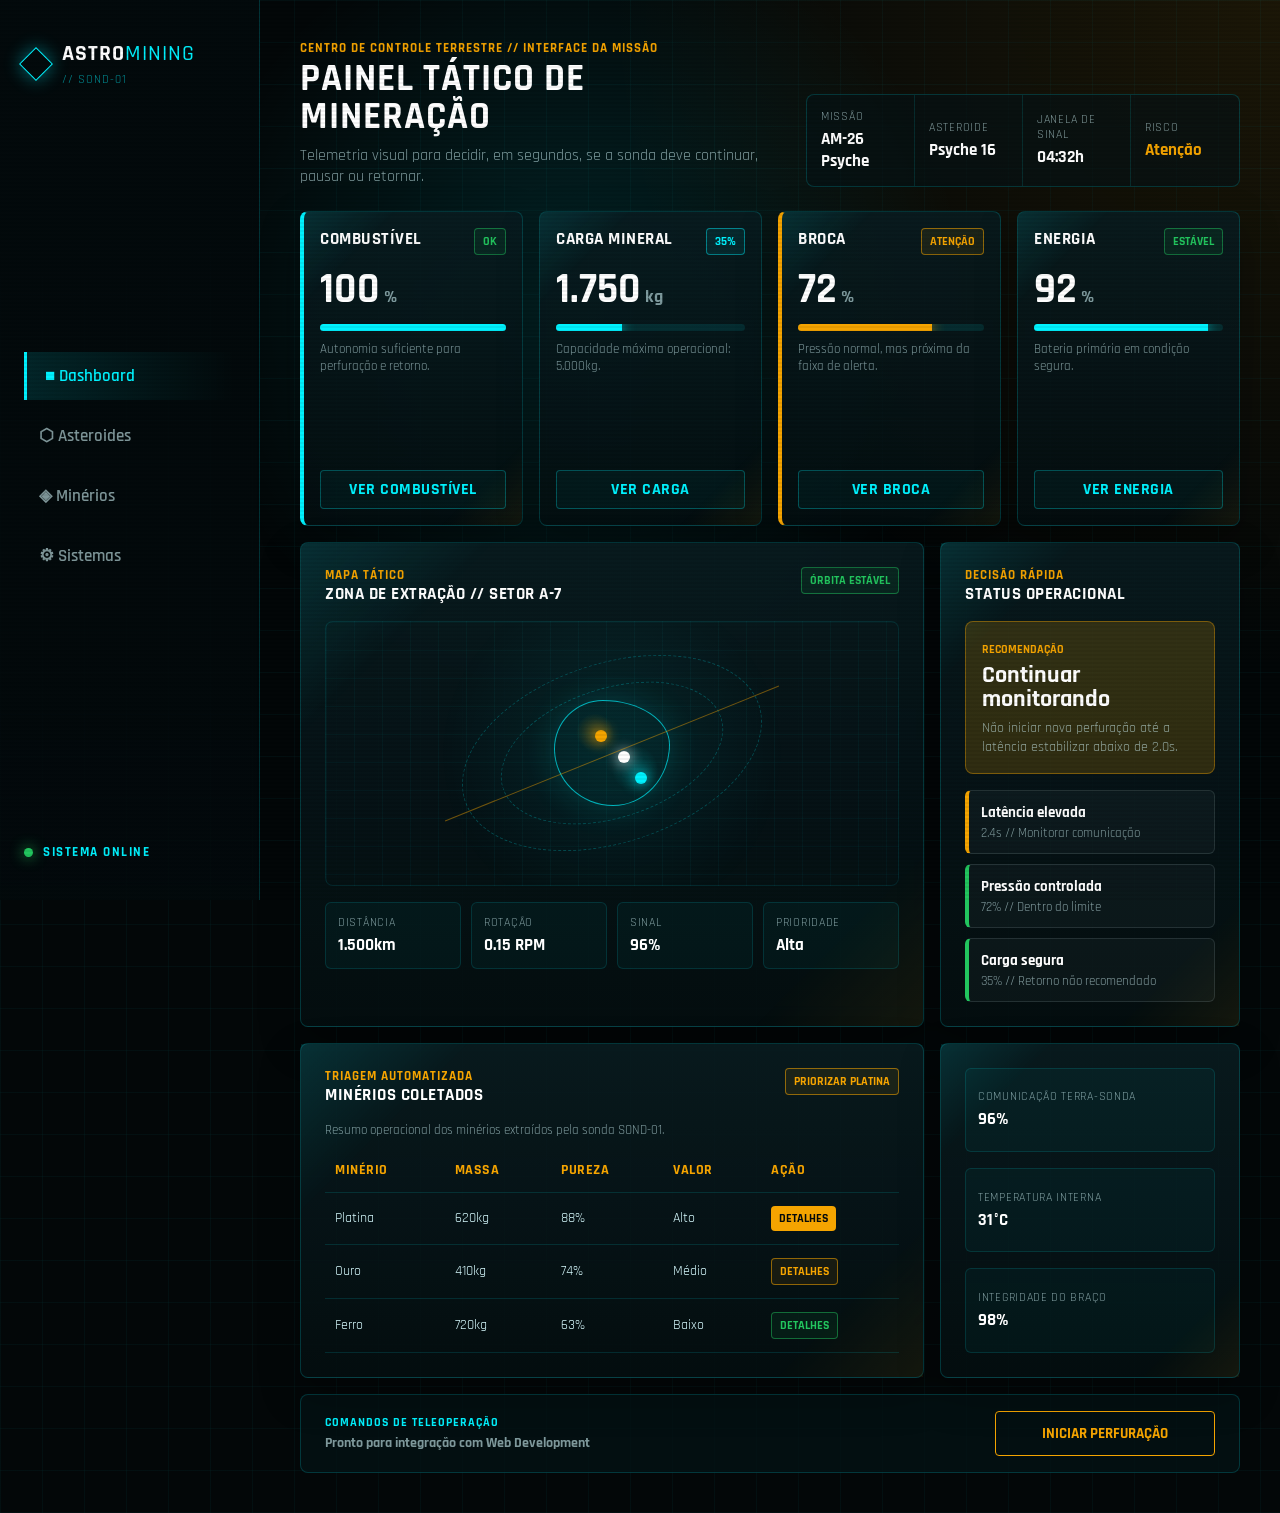
==== index.html @ b44aee10 "Entrega FED: interface da missao AstroMining OS (HTML + CSS) - 4 telas: dashboard, asteroides, miner" ====
<!DOCTYPE html>
<html lang="pt-BR">
<head>
    <meta charset="UTF-8">
    <meta name="viewport" content="width=device-width, initial-scale=1.0">
    <title>AstroMining OS - Interface da Missão</title>
    <link rel="stylesheet" href="css/style.css">
</head>
<body>
    <div class="scanlines" aria-hidden="true"></div>

    <div class="app-shell">
        <aside class="sidebar" aria-label="Menu de controle da missão">
            <div class="brand">
                <div class="brand-mark" aria-hidden="true"></div>
                <div>
                    <strong>ASTRO</strong><span>MINING</span>
                    <small>// SOND-01</small>
                </div>
            </div>

            <nav class="nav-links" aria-label="Navegação principal">
    <a href="index.html" class="active" aria-current="page"><span aria-hidden="true">■</span> Dashboard</a>
    <a href="asteroides.html"><span aria-hidden="true">⬡</span> Asteroides</a>
    <a href="minerios.html"><span aria-hidden="true">◈</span> Minérios</a>
    <a href="sistemas.html"><span aria-hidden="true">⚙</span> Sistemas</a>
            </nav>

            <div class="sidebar-status" role="status">
                <span class="pulse-dot" aria-hidden="true"></span>
                SISTEMA ONLINE
            </div>
        </aside>

        <main class="main-panel">
            <header class="mission-header">
                <div>
                    <p class="eyebrow">Centro de Controle Terrestre // Interface da Missão</p>
                    <h1>Painel Tático de Mineração</h1>
                    <p class="subtitle">Telemetria visual para decidir, em segundos, se a sonda deve continuar, pausar ou retornar.</p>
                </div>

                <section class="mission-strip" aria-label="Resumo da missão">
                    <button type="button" data-action="view-mission">
                        <span>Missão</span>
                        <strong>AM-26 Psyche</strong>
                    </button>
                    <button type="button" data-action="view-asteroid">
                        <span>Asteroide</span>
                        <strong>Psyche 16</strong>
                    </button>
                    <button type="button" data-action="view-signal-window">
                        <span>Janela de Sinal</span>
                        <strong>04:32h</strong>
                    </button>
                    <button type="button" class="warning" data-action="view-risk">
                        <span>Risco</span>
                        <strong>Atenção</strong>
                    </button>
                </section>
            </header>

            <section class="kpi-grid" aria-label="Indicadores principais da sonda">
                <article class="metric-card safe">
                    <div class="metric-top">
                        <h2>Combustível</h2>
                        <span class="state-badge ok">OK</span>
                    </div>
                    <div class="metric-value">100<span>%</span></div>
                    <div class="meter" role="progressbar" aria-label="Nível de combustível" aria-valuenow="100" aria-valuemin="0" aria-valuemax="100">
                        <span class="meter-fill fill-100"></span>
                    </div>
                    <p>Autonomia suficiente para perfuração e retorno.</p>
                    <button type="button" class="card-action" data-action="details-fuel">Ver combustível</button>
                </article>

                <article class="metric-card">
                    <div class="metric-top">
                        <h2>Carga Mineral</h2>
                        <span class="state-badge neutral">35%</span>
                    </div>
                    <div class="metric-value">1.750<span>kg</span></div>
                    <div class="meter" role="progressbar" aria-label="Capacidade de carga" aria-valuenow="35" aria-valuemin="0" aria-valuemax="100">
                        <span class="meter-fill fill-35"></span>
                    </div>
                    <p>Capacidade máxima operacional: 5.000kg.</p>
                    <button type="button" class="card-action" data-action="details-cargo">Ver carga</button>
                </article>

                <article class="metric-card warning">
                    <div class="metric-top">
                        <h2>Broca</h2>
                        <span class="state-badge attention">Atenção</span>
                    </div>
                    <div class="metric-value">72<span>%</span></div>
                    <div class="meter gold" role="progressbar" aria-label="Pressão da broca" aria-valuenow="72" aria-valuemin="0" aria-valuemax="100">
                        <span class="meter-fill fill-72"></span>
                    </div>
                    <p>Pressão normal, mas próxima da faixa de alerta.</p>
                    <button type="button" class="card-action" data-action="details-drill">Ver broca</button>
                </article>

                <article class="metric-card">
                    <div class="metric-top">
                        <h2>Energia</h2>
                        <span class="state-badge ok">Estável</span>
                    </div>
                    <div class="metric-value">92<span>%</span></div>
                    <div class="meter" role="progressbar" aria-label="Nível de energia" aria-valuenow="92" aria-valuemin="0" aria-valuemax="100">
                        <span class="meter-fill fill-92"></span>
                    </div>
                    <p>Bateria primária em condição segura.</p>
                    <button type="button" class="card-action" data-action="details-energy">Ver energia</button>
                </article>
            </section>

            <section class="dashboard-grid" aria-label="Painéis operacionais">
                <section class="tactical-map panel" aria-labelledby="mapa-titulo">
                    <div class="panel-heading">
                        <div>
                            <p class="panel-kicker">Mapa Tático</p>
                            <h2 id="mapa-titulo">Zona de Extração // Setor A-7</h2>
                        </div>
                        <button type="button" class="state-badge ok badge-button" data-action="view-orbit">Órbita Estável</button>
                    </div>

                    <div class="map-stage" role="img" aria-label="Mapa tático do asteroide Psyche 16 com zona de extração e marcadores minerais">
                        <div class="orbit orbit-one"></div>
                        <div class="orbit orbit-two"></div>
                        <div class="asteroid"></div>
                        <button type="button" class="mineral-pin pin-one" data-action="pin-gold" aria-label="Ver ponto de ouro"></button>
                        <button type="button" class="mineral-pin pin-two" data-action="pin-iron" aria-label="Ver ponto de ferro"></button>
                        <button type="button" class="mineral-pin pin-three" data-action="pin-platinum" aria-label="Ver ponto de platina"></button>
                        <div class="scan-axis" aria-hidden="true"></div>
                    </div>

                    <div class="map-data">
                        <button type="button" data-action="view-distance">
                            <span>Distância</span>
                            <strong>1.500km</strong>
                        </button>
                        <button type="button" data-action="view-rotation">
                            <span>Rotação</span>
                            <strong>0.15 RPM</strong>
                        </button>
                        <button type="button" data-action="view-signal">
                            <span>Sinal</span>
                            <strong>96%</strong>
                        </button>
                        <button type="button" data-action="view-priority">
                            <span>Prioridade</span>
                            <strong>Alta</strong>
                        </button>
                    </div>
                </section>

                <aside class="decision-panel panel" aria-labelledby="decisao-titulo">
                    <div class="panel-heading">
                        <div>
                            <p class="panel-kicker">Decisão Rápida</p>
                            <h2 id="decisao-titulo">Status Operacional</h2>
                        </div>
                    </div>

                    <button type="button" class="decision-callout" data-action="view-recommendation">
                        <span>Recomendação</span>
                        <strong>Continuar monitorando</strong>
                        <p>Não iniciar nova perfuração até a latência estabilizar abaixo de 2.0s.</p>
                    </button>

                    <ul class="alert-list" aria-label="Alertas críticos">
                        <li class="alert-item attention">
                            <button type="button" data-action="alert-latency">
                                <strong>Latência elevada</strong>
                                <span>2.4s // Monitorar comunicação</span>
                            </button>
                        </li>
                        <li class="alert-item ok">
                            <button type="button" data-action="alert-pressure">
                                <strong>Pressão controlada</strong>
                                <span>72% // Dentro do limite</span>
                            </button>
                        </li>
                        <li class="alert-item ok">
                            <button type="button" data-action="alert-cargo">
                                <strong>Carga segura</strong>
                                <span>35% // Retorno não recomendado</span>
                            </button>
                        </li>
                    </ul>
                </aside>

                <section class="minerals-panel panel" aria-labelledby="minerios-titulo">
                    <div class="panel-heading">
                        <div>
                            <p class="panel-kicker">Triagem Automatizada</p>
                            <h2 id="minerios-titulo">Minérios Coletados</h2>
                        </div>
                        <button type="button" class="state-badge attention badge-button" data-action="prioritize-platinum">Priorizar Platina</button>
                    </div>

                    <div class="table-wrapper">
                        <table class="minerals-table">
                            <caption>Resumo operacional dos minérios extraídos pela sonda SOND-01.</caption>
                            <thead>
                                <tr>
                                    <th scope="col">Minério</th>
                                    <th scope="col">Massa</th>
                                    <th scope="col">Pureza</th>
                                    <th scope="col">Valor</th>
                                    <th scope="col">Ação</th>
                                </tr>
                            </thead>
                            <tbody>
                                <tr>
                                    <td>Platina</td>
                                    <td>620kg</td>
                                    <td>88%</td>
                                    <td>Alto</td>
                                    <td><button type="button" class="status-pill high" data-action="mineral-platinum">Detalhes</button></td>
                                </tr>
                                <tr>
                                    <td>Ouro</td>
                                    <td>410kg</td>
                                    <td>74%</td>
                                    <td>Médio</td>
                                    <td><button type="button" class="status-pill attention" data-action="mineral-gold">Detalhes</button></td>
                                </tr>
                                <tr>
                                    <td>Ferro</td>
                                    <td>720kg</td>
                                    <td>63%</td>
                                    <td>Baixo</td>
                                    <td><button type="button" class="status-pill ok" data-action="mineral-iron">Detalhes</button></td>
                                </tr>
                            </tbody>
                        </table>
                    </div>
                </section>

                <section class="systems-panel panel" aria-label="Subsistemas da sonda">
                    <button type="button" class="mini-system" data-action="system-communication">
                        <span>Comunicação Terra-Sonda</span>
                        <strong>96%</strong>
                    </button>
                    <button type="button" class="mini-system" data-action="system-temperature">
                        <span>Temperatura Interna</span>
                        <strong>31°C</strong>
                    </button>
                    <button type="button" class="mini-system" data-action="system-arm">
                        <span>Integridade do Braço</span>
                        <strong>98%</strong>
                    </button>
                </section>
            </section>

            <footer class="command-footer">
                <div>
                    <span>Comandos de teleoperação</span>
                    <strong>Pronto para integração com Web Development</strong>
                </div>
                <button id="startMiningButton" class="btn-command" type="button" data-action="start-mining" aria-label="Iniciar perfuração remota no solo do asteroide">
                    Iniciar Perfuração
                </button>
            </footer>
        </main>
    </div>
</body>
</html>
---- css/style.css ----
@import url('https://fonts.googleapis.com/css2?family=Rajdhani:wght@400;500;600;700&display=swap');

:root {
    --bg: #030708;
    --bg-soft: #061113;
    --panel: rgba(5, 18, 21, 0.82);
    --panel-strong: rgba(7, 24, 28, 0.94);
    --cyan: #00f2fe;
    --cyan-soft: rgba(0, 242, 254, 0.16);
    --gold: #f5a400;
    --gold-soft: rgba(245, 164, 0, 0.18);
    --green: #22c55e;
    --red: #ef4444;
    --text: #d7fbff;
    --muted: rgba(215, 251, 255, 0.58);
    --border: rgba(0, 242, 254, 0.18);
    --border-gold: rgba(245, 164, 0, 0.38);
    --radius: 8px;
    --font: 'Rajdhani', sans-serif;
    --space-xs: 6px;
    --space-sm: 10px;
    --space-md: 16px;
    --space-lg: 24px;
    --space-xl: 40px;
}

* {
    margin: 0;
    padding: 0;
    box-sizing: border-box;
}

body {
    min-height: 100vh;
    color: var(--text);
    font-family: var(--font);
    background:
        linear-gradient(rgba(0, 242, 254, 0.035) 1px, transparent 1px),
        linear-gradient(90deg, rgba(0, 242, 254, 0.035) 1px, transparent 1px),
        radial-gradient(circle at top right, rgba(245, 164, 0, 0.1), transparent 34%),
        radial-gradient(circle at 45% 20%, rgba(0, 242, 254, 0.12), transparent 28%),
        var(--bg);
    background-size: 42px 42px, 42px 42px, auto, auto, auto;
    overflow-x: hidden;
}

button {
    font: inherit;
}

button:not(.btn-command) {
    cursor: pointer;
}

.scanlines {
    position: fixed;
    inset: 0;
    pointer-events: none;
    z-index: 20;
    opacity: 0.18;
    background: linear-gradient(rgba(255, 255, 255, 0) 50%, rgba(0, 0, 0, 0.32) 50%);
    background-size: 100% 4px;
}

.app-shell {
    display: grid;
    grid-template-columns: 260px minmax(0, 1fr);
    min-height: 100vh;
}

.sidebar {
    position: sticky;
    top: 0;
    height: 100vh;
    padding: var(--space-xl) var(--space-lg);
    background: linear-gradient(180deg, rgba(3, 10, 12, 0.98), rgba(3, 10, 12, 0.86));
    border-right: 1px solid var(--border);
    display: flex;
    flex-direction: column;
    justify-content: space-between;
}

.brand {
    display: flex;
    align-items: center;
    gap: 14px;
}

.brand-mark {
    width: 24px;
    height: 24px;
    border: 1px solid var(--cyan);
    transform: rotate(45deg);
    box-shadow: 0 0 18px rgba(0, 242, 254, 0.45);
}

.brand strong,
.brand span {
    font-size: 22px;
    letter-spacing: 1px;
}

.brand strong {
    color: #fff;
}

.brand span {
    color: var(--cyan);
    font-weight: 500;
}

.brand small {
    display: block;
    margin-top: 4px;
    color: rgba(0, 242, 254, 0.58);
    font-size: 12px;
    letter-spacing: 1px;
}

.nav-links {
    display: grid;
    gap: 12px;
}

.nav-links a {
    color: var(--muted);
    text-decoration: none;
    font-size: 17px;
    font-weight: 600;
    padding: 13px 12px;
    border-left: 3px solid transparent;
    background: transparent;
    transition: 0.2s ease;
}

.nav-links a:hover,
.nav-links a.active {
    color: var(--cyan);
    border-left-color: var(--cyan);
    background: linear-gradient(90deg, rgba(0, 242, 254, 0.12), transparent);
    padding-left: 18px;
}

.nav-links a:focus,
.btn-command:focus,
button:focus {
    outline: 2px dashed var(--gold);
    outline-offset: 4px;
}

.sidebar-status {
    display: flex;
    align-items: center;
    gap: 10px;
    color: var(--cyan);
    font-size: 13px;
    font-weight: 700;
    letter-spacing: 1.5px;
}

.pulse-dot {
    width: 9px;
    height: 9px;
    background: var(--green);
    border-radius: 50%;
    box-shadow: 0 0 14px var(--green);
}

.main-panel {
    padding: var(--space-xl);
    min-width: 0;
}

.mission-header {
    display: grid;
    grid-template-columns: minmax(0, 1fr) minmax(420px, 0.9fr);
    gap: var(--space-lg);
    align-items: end;
    margin-bottom: var(--space-lg);
}

.eyebrow,
.panel-kicker {
    color: var(--gold);
    font-size: 13px;
    font-weight: 700;
    letter-spacing: 1px;
    text-transform: uppercase;
}

h1 {
    margin-top: 4px;
    color: #fff;
    font-size: clamp(28px, 3vw, 44px);
    line-height: 1;
    letter-spacing: 1px;
    text-transform: uppercase;
}

.subtitle {
    margin-top: 8px;
    color: var(--muted);
    font-size: 16px;
    max-width: 720px;
}

.mission-strip {
    display: grid;
    grid-template-columns: repeat(4, 1fr);
    border: 1px solid var(--border);
    background: rgba(5, 18, 21, 0.62);
    border-radius: var(--radius);
    overflow: hidden;
}

.mission-strip button {
    border: 0;
    border-right: 1px solid rgba(0, 242, 254, 0.12);
    padding: 14px;
    background: transparent;
    color: inherit;
    text-align: left;
}

.mission-strip button:last-child {
    border-right: 0;
}

.mission-strip button:hover,
.mission-strip button:focus {
    background: rgba(0, 242, 254, 0.08);
}

.mission-strip span,
.map-data span,
.mini-system span {
    display: block;
    color: var(--muted);
    font-size: 12px;
    text-transform: uppercase;
    letter-spacing: 0.7px;
}

.mission-strip strong,
.map-data strong,
.mini-system strong {
    display: block;
    margin-top: 4px;
    color: #fff;
    font-size: 17px;
}

.mission-strip .warning strong {
    color: var(--gold);
}

.kpi-grid {
    display: grid;
    grid-template-columns: repeat(4, 1fr);
    gap: var(--space-md);
    margin-bottom: var(--space-md);
}

.metric-card,
.panel {
    position: relative;
    background: linear-gradient(180deg, rgba(9, 28, 32, 0.9), rgba(4, 14, 16, 0.84));
    border: 1px solid var(--border);
    border-radius: var(--radius);
    box-shadow: 0 16px 40px rgba(0, 0, 0, 0.28);
}

.metric-card {
    padding: var(--space-md);
    overflow: hidden;
    display: flex;
    flex-direction: column;
    min-height: 315px;
}

.metric-card::before,
.panel::before {
    content: "";
    position: absolute;
    inset: 0;
    pointer-events: none;
    background:
        linear-gradient(135deg, rgba(0, 242, 254, 0.18), transparent 18%),
        linear-gradient(315deg, rgba(245, 164, 0, 0.12), transparent 16%);
    opacity: 0.6;
}

.metric-card.safe {
    border-left: 4px solid var(--cyan);
}

.metric-card.warning {
    border-left: 4px solid var(--gold);
}

.metric-top,
.panel-heading {
    position: relative;
    display: flex;
    justify-content: space-between;
    gap: var(--space-md);
    align-items: flex-start;
}

.metric-top h2,
.panel-heading h2 {
    color: #fff;
    font-size: 17px;
    text-transform: uppercase;
    letter-spacing: 0.5px;
}

.state-badge,
.status-pill {
    display: inline-flex;
    align-items: center;
    white-space: nowrap;
    border-radius: 4px;
    padding: 5px 8px;
    font-size: 12px;
    font-weight: 700;
    text-transform: uppercase;
}

.state-badge.ok,
.status-pill.ok {
    color: var(--green);
    border: 1px solid rgba(34, 197, 94, 0.48);
    background: rgba(34, 197, 94, 0.08);
}

.state-badge.neutral {
    color: var(--cyan);
    border: 1px solid rgba(0, 242, 254, 0.45);
    background: rgba(0, 242, 254, 0.07);
}

.state-badge.attention,
.status-pill.attention {
    color: var(--gold);
    border: 1px solid rgba(245, 164, 0, 0.55);
    background: rgba(245, 164, 0, 0.08);
}

.badge-button {
    border: 1px solid currentColor;
    background: transparent;
}

.badge-button:hover,
.badge-button:focus {
    filter: brightness(1.2);
}

.metric-value {
    position: relative;
    margin-top: 14px;
    color: #fff;
    font-size: 42px;
    font-weight: 700;
    line-height: 1;
}

.metric-value span {
    margin-left: 4px;
    color: var(--muted);
    font-size: 18px;
}

.metric-card p {
    position: relative;
    margin-top: 10px;
    color: var(--muted);
    font-size: 13px;
    line-height: 1.35;
    min-height: 38px;
}

.card-action {
    position: relative;
    margin-top: auto;
    width: 100%;
    border: 1px solid rgba(0, 242, 254, 0.28);
    border-radius: 4px;
    background: rgba(0, 242, 254, 0.04);
    color: var(--cyan);
    padding: 8px 10px;
    font-weight: 700;
    text-transform: uppercase;
    letter-spacing: 0.5px;
}

.card-action:hover,
.card-action:focus {
    background: rgba(0, 242, 254, 0.12);
}

.meter {
    position: relative;
    margin-top: 13px;
    height: 7px;
    overflow: hidden;
    border-radius: 999px;
    background: rgba(0, 242, 254, 0.1);
}

.meter-fill {
    display: block;
    height: 100%;
    background: var(--cyan);
    box-shadow: 0 0 14px var(--cyan);
}

.meter.gold .meter-fill {
    background: var(--gold);
    box-shadow: 0 0 14px var(--gold);
}

.fill-100 { width: 100%; }
.fill-92 { width: 92%; }
.fill-72 { width: 72%; }
.fill-35 { width: 35%; }

.dashboard-grid {
    display: grid;
    grid-template-columns: minmax(0, 1.55fr) minmax(300px, 0.7fr);
    grid-template-areas:
        "map decision"
        "minerals systems";
    gap: var(--space-md);
}

.tactical-map {
    grid-area: map;
    min-height: 430px;
    padding: var(--space-lg);
    overflow: hidden;
}

.decision-panel {
    grid-area: decision;
    padding: var(--space-lg);
}

.minerals-panel {
    grid-area: minerals;
    padding: var(--space-lg);
}

.systems-panel {
    grid-area: systems;
    padding: var(--space-lg);
    display: grid;
    gap: var(--space-md);
}

.map-stage {
    position: relative;
    min-height: 265px;
    margin-top: var(--space-md);
    border: 1px solid rgba(0, 242, 254, 0.1);
    border-radius: var(--radius);
    background:
        linear-gradient(rgba(0, 242, 254, 0.04) 1px, transparent 1px),
        linear-gradient(90deg, rgba(0, 242, 254, 0.04) 1px, transparent 1px),
        radial-gradient(circle at center, rgba(0, 242, 254, 0.08), transparent 55%);
    background-size: 28px 28px, 28px 28px, auto;
    overflow: hidden;
}

.orbit,
.asteroid,
.scan-axis {
    position: absolute;
}

.orbit {
    border: 1px dashed rgba(0, 242, 254, 0.24);
    border-radius: 50%;
    left: 50%;
    top: 50%;
    transform: translate(-50%, -50%) rotate(-18deg);
}

.orbit-one {
    width: 230px;
    height: 130px;
}

.orbit-two {
    width: 310px;
    height: 180px;
}

.asteroid {
    width: 116px;
    height: 106px;
    left: calc(50% - 58px);
    top: calc(50% - 53px);
    border-radius: 42% 58% 49% 51% / 46% 42% 58% 54%;
    border: 1px solid rgba(0, 242, 254, 0.7);
    background:
        radial-gradient(circle at 35% 30%, rgba(245, 164, 0, 0.24), transparent 18%),
        radial-gradient(circle at 70% 65%, rgba(0, 242, 254, 0.18), transparent 22%),
        rgba(0, 242, 254, 0.035);
    box-shadow: 0 0 34px rgba(0, 242, 254, 0.16);
    animation: asteroidSpin 34s linear infinite;
}

.scan-axis {
    width: 360px;
    height: 1px;
    left: calc(50% - 180px);
    top: 50%;
    background: rgba(245, 164, 0, 0.45);
    transform: rotate(-22deg);
}

.mineral-pin {
    position: absolute;
    width: 12px;
    height: 12px;
    border: 0;
    border-radius: 50%;
    background: var(--gold);
    box-shadow: 0 0 14px var(--gold);
}

.mineral-pin:hover,
.mineral-pin:focus {
    transform: scale(1.35);
    outline: 2px solid #fff;
    outline-offset: 3px;
}

.pin-one {
    left: 47%;
    top: 41%;
}

.pin-two {
    left: 54%;
    top: 57%;
    background: var(--cyan);
    box-shadow: 0 0 14px var(--cyan);
}

.pin-three {
    left: 51%;
    top: 49%;
    background: #fff;
    box-shadow: 0 0 14px #fff;
}

.map-data {
    position: relative;
    display: grid;
    grid-template-columns: repeat(4, 1fr);
    gap: var(--space-sm);
    margin-top: var(--space-md);
}

.map-data button,
.mini-system {
    border: 1px solid rgba(0, 242, 254, 0.13);
    border-radius: 6px;
    padding: 12px;
    background: rgba(0, 242, 254, 0.035);
    color: inherit;
    text-align: left;
}

.map-data button:hover,
.map-data button:focus,
.mini-system:hover,
.mini-system:focus {
    background: rgba(0, 242, 254, 0.1);
    border-color: rgba(0, 242, 254, 0.38);
}

.decision-callout {
    position: relative;
    display: block;
    width: 100%;
    margin: var(--space-md) 0;
    padding: var(--space-md);
    border: 1px solid var(--border-gold);
    border-radius: var(--radius);
    background: var(--gold-soft);
    text-align: left;
    color: inherit;
}

.decision-callout:hover,
.decision-callout:focus {
    background: rgba(245, 164, 0, 0.24);
}

.decision-callout span {
    color: var(--gold);
    font-size: 12px;
    text-transform: uppercase;
    font-weight: 700;
}

.decision-callout strong {
    display: block;
    margin-top: 4px;
    color: #fff;
    font-size: 24px;
    line-height: 1;
}

.decision-callout p {
    margin-top: 8px;
    color: var(--muted);
    font-size: 14px;
    line-height: 1.35;
}

.alert-list {
    position: relative;
    display: grid;
    gap: 10px;
    list-style: none;
}

.alert-item {
    border-radius: 6px;
    background: rgba(215, 251, 255, 0.035);
    border: 1px solid rgba(215, 251, 255, 0.12);
    overflow: hidden;
}

.alert-item.attention {
    border-left: 4px solid var(--gold);
}

.alert-item.ok {
    border-left: 4px solid var(--green);
}

.alert-item button {
    width: 100%;
    padding: 12px;
    border: 0;
    background: transparent;
    color: inherit;
    text-align: left;
}

.alert-item button:hover,
.alert-item button:focus {
    background: rgba(255, 255, 255, 0.05);
}

.alert-item strong {
    display: block;
    color: #fff;
    font-size: 15px;
}

.alert-item span {
    display: block;
    margin-top: 3px;
    color: var(--muted);
    font-size: 13px;
}

.table-wrapper {
    position: relative;
    margin-top: var(--space-md);
    overflow-x: auto;
}

.minerals-table {
    width: 100%;
    min-width: 580px;
    border-collapse: collapse;
}

.minerals-table caption {
    text-align: left;
    color: var(--muted);
    font-size: 13px;
    margin-bottom: 10px;
}

.minerals-table th,
.minerals-table td {
    padding: 13px 10px;
    border-bottom: 1px solid rgba(0, 242, 254, 0.13);
    text-align: left;
    font-size: 14px;
}

.minerals-table th {
    color: var(--gold);
    text-transform: uppercase;
    letter-spacing: 0.5px;
}

.minerals-table td {
    color: var(--text);
}

.status-pill {
    border: 0;
    cursor: pointer;
}

.status-pill:hover,
.status-pill:focus {
    filter: brightness(1.15);
    transform: translateY(-1px);
}

.status-pill.high {
    color: #060a0b;
    background: var(--gold);
}

.command-footer {
    margin-top: var(--space-md);
    padding: var(--space-md) var(--space-lg);
    border: 1px solid var(--border);
    border-radius: var(--radius);
    background: rgba(5, 18, 21, 0.78);
    display: flex;
    align-items: center;
    justify-content: space-between;
    gap: var(--space-md);
}

.command-footer span {
    display: block;
    color: var(--cyan);
    font-size: 12px;
    font-weight: 700;
    letter-spacing: 1px;
    text-transform: uppercase;
}

.command-footer strong {
    display: block;
    margin-top: 4px;
    color: var(--muted);
    font-size: 14px;
}

.btn-command {
    min-width: 220px;
    border: 1px solid var(--gold);
    border-radius: 4px;
    background: transparent;
    color: var(--gold);
    font-family: var(--font);
    font-size: 15px;
    font-weight: 700;
    padding: 12px 18px;
    text-transform: uppercase;
    cursor: pointer;
    transition: 0.2s ease;
}

.btn-command:hover {
    color: #060a0b;
    background: var(--gold);
    box-shadow: 0 0 26px rgba(245, 164, 0, 0.35);
}

@keyframes asteroidSpin {
    from {
        transform: rotate(0deg);
    }

    to {
        transform: rotate(360deg);
    }
}

@media (max-width: 1180px) {
    .mission-header {
        grid-template-columns: 1fr;
    }

    .kpi-grid {
        grid-template-columns: repeat(2, 1fr);
    }

    .dashboard-grid {
        grid-template-columns: 1fr;
        grid-template-areas:
            "map"
            "decision"
            "minerals"
            "systems";
    }

    .systems-panel {
        grid-template-columns: repeat(3, 1fr);
    }
}

@media (max-width: 820px) {
    .app-shell {
        grid-template-columns: 1fr;
    }

    .sidebar {
        position: static;
        height: auto;
        padding: var(--space-md);
        gap: var(--space-md);
    }

    .brand {
        justify-content: center;
    }

    .nav-links {
        grid-template-columns: repeat(4, 1fr);
        gap: 8px;
    }

    .nav-links a {
        text-align: center;
        padding: 10px 6px;
        border-left: 0;
        border-bottom: 3px solid transparent;
        font-size: 14px;
    }

    .nav-links a:hover,
    .nav-links a.active {
        padding-left: 6px;
        border-left: 0;
        border-bottom-color: var(--cyan);
        background: rgba(0, 242, 254, 0.08);
    }

    .sidebar-status {
        justify-content: center;
    }

    .main-panel {
        padding: var(--space-md);
    }

    .mission-strip {
        grid-template-columns: repeat(2, 1fr);
    }

    .mission-strip button {
        border-bottom: 1px solid rgba(0, 242, 254, 0.12);
    }

    .map-data,
    .systems-panel {
        grid-template-columns: repeat(2, 1fr);
    }

    .command-footer {
        align-items: stretch;
        flex-direction: column;
    }

    .btn-command {
        width: 100%;
    }
}

@media (max-width: 540px) {
    .kpi-grid,
    .mission-strip,
    .map-data,
    .systems-panel {
        grid-template-columns: 1fr;
    }

    .nav-links {
        grid-template-columns: repeat(2, 1fr);
    }

    .metric-value {
        font-size: 36px;
    }

    .tactical-map,
    .decision-panel,
    .minerals-panel,
    .systems-panel {
        padding: var(--space-md);
    }

    .map-stage {
        min-height: 230px;
    }

    .orbit-one {
        width: 190px;
        height: 110px;
    }

    .orbit-two {
        width: 245px;
        height: 150px;
    }

    .scan-axis {
        width: 260px;
        left: calc(50% - 130px);
    }

    .minerals-table {
        min-width: 520px;
    }
}


.page-header {
    margin-bottom: var(--space-lg);
}

.overview-grid {
    display: grid;
    grid-template-columns: repeat(3, 1fr);
    gap: var(--space-md);
    margin-bottom: var(--space-md);
}

.page-grid {
    display: grid;
    grid-template-columns: minmax(0, 1.3fr) minmax(300px, 0.7fr);
    gap: var(--space-md);
}

.page-grid-wide {
    grid-template-columns: minmax(0, 1.4fr) minmax(320px, 0.6fr);
}

.full-panel,
.target-list-panel,
.target-detail-panel {
    padding: var(--space-lg);
}

.target-grid {
    position: relative;
    display: grid;
    grid-template-columns: repeat(2, 1fr);
    gap: var(--space-md);
    margin-top: var(--space-md);
}

.target-card {
    min-height: 190px;
    border: 1px solid rgba(0, 242, 254, 0.16);
    border-radius: var(--radius);
    background: rgba(0, 242, 254, 0.035);
    color: inherit;
    padding: var(--space-md);
    text-align: left;
}

.target-card:hover,
.target-card:focus,
.target-card.selected {
    border-color: rgba(245, 164, 0, 0.55);
    background: rgba(245, 164, 0, 0.08);
}

.target-card strong {
    display: block;
    margin-top: 12px;
    color: #fff;
    font-size: 24px;
}

.target-card p {
    margin-top: 8px;
    color: var(--muted);
    font-size: 14px;
    line-height: 1.35;
}

.target-card small {
    display: block;
    margin-top: 14px;
    color: var(--cyan);
    font-size: 13px;
}

.target-status {
    display: inline-flex;
    border-radius: 4px;
    padding: 5px 8px;
    font-size: 12px;
    font-weight: 700;
    text-transform: uppercase;
}

.target-status.high {
    color: #060a0b;
    background: var(--gold);
}

.target-status.medium {
    color: var(--cyan);
    border: 1px solid rgba(0, 242, 254, 0.45);
}

.target-status.low {
    color: var(--muted);
    border: 1px solid rgba(215, 251, 255, 0.25);
}

.target-status.danger {
    color: var(--red);
    border: 1px solid rgba(239, 68, 68, 0.55);
}

.asteroid-preview {
    position: relative;
    height: 220px;
    margin-top: var(--space-lg);
    border: 1px solid rgba(0, 242, 254, 0.12);
    border-radius: var(--radius);
    background: radial-gradient(circle at center, rgba(0, 242, 254, 0.09), transparent 60%);
    overflow: hidden;
}

.asteroid-preview .asteroid {
    left: calc(50% - 58px);
    top: calc(50% - 53px);
}

.asteroid-preview .orbit {
    left: 50%;
    top: 50%;
}

.spec-list {
    position: relative;
    list-style: none;
    display: grid;
    gap: 10px;
    margin-top: var(--space-md);
}

.spec-list li {
    display: flex;
    justify-content: space-between;
    gap: var(--space-md);
    border-bottom: 1px solid rgba(0, 242, 254, 0.12);
    padding-bottom: 10px;
}

.spec-list span {
    color: var(--muted);
}

.spec-list strong {
    color: #fff;
}

.system-health-grid {
    display: grid;
    grid-template-columns: repeat(4, 1fr);
    gap: var(--space-md);
    margin-bottom: var(--space-md);
}

.system-card {
    position: relative;
    min-height: 240px;
    display: flex;
    flex-direction: column;
    border: 1px solid var(--border);
    border-radius: var(--radius);
    background: linear-gradient(180deg, rgba(9, 28, 32, 0.9), rgba(4, 14, 16, 0.84));
    padding: var(--space-md);
}

.system-card.ok {
    border-left: 4px solid var(--green);
}

.system-card.attention {
    border-left: 4px solid var(--gold);
}

.system-card h2 {
    color: #fff;
    font-size: 18px;
    text-transform: uppercase;
}

.system-card strong {
    display: block;
    margin-top: 18px;
    color: #fff;
    font-size: 42px;
    line-height: 1;
}

.system-card p {
    margin-top: 12px;
    color: var(--muted);
    font-size: 14px;
    line-height: 1.35;
    min-height: 40px;
}

.log-list {
    position: relative;
    list-style: none;
    display: grid;
    gap: 12px;
    margin-top: var(--space-md);
}

.log-list li {
    border-left: 4px solid var(--cyan);
    border-radius: 6px;
    background: rgba(0, 242, 254, 0.04);
    padding: 12px;
}

.log-list span {
    color: var(--gold);
    font-size: 12px;
    font-weight: 700;
}

.log-list strong {
    display: block;
    margin-top: 4px;
    color: #fff;
    font-size: 16px;
}

.log-list p {
    margin-top: 3px;
    color: var(--muted);
    font-size: 14px;
}

@media (max-width: 1180px) {
    .overview-grid,
    .system-health-grid {
        grid-template-columns: repeat(2, 1fr);
    }

    .page-grid,
    .page-grid-wide {
        grid-template-columns: 1fr;
    }
}

@media (max-width: 820px) {
    .target-grid {
        grid-template-columns: 1fr;
    }
}

@media (max-width: 540px) {
    .overview-grid,
    .system-health-grid {
        grid-template-columns: 1fr;
    }

    .system-card {
        min-height: auto;
    }
}
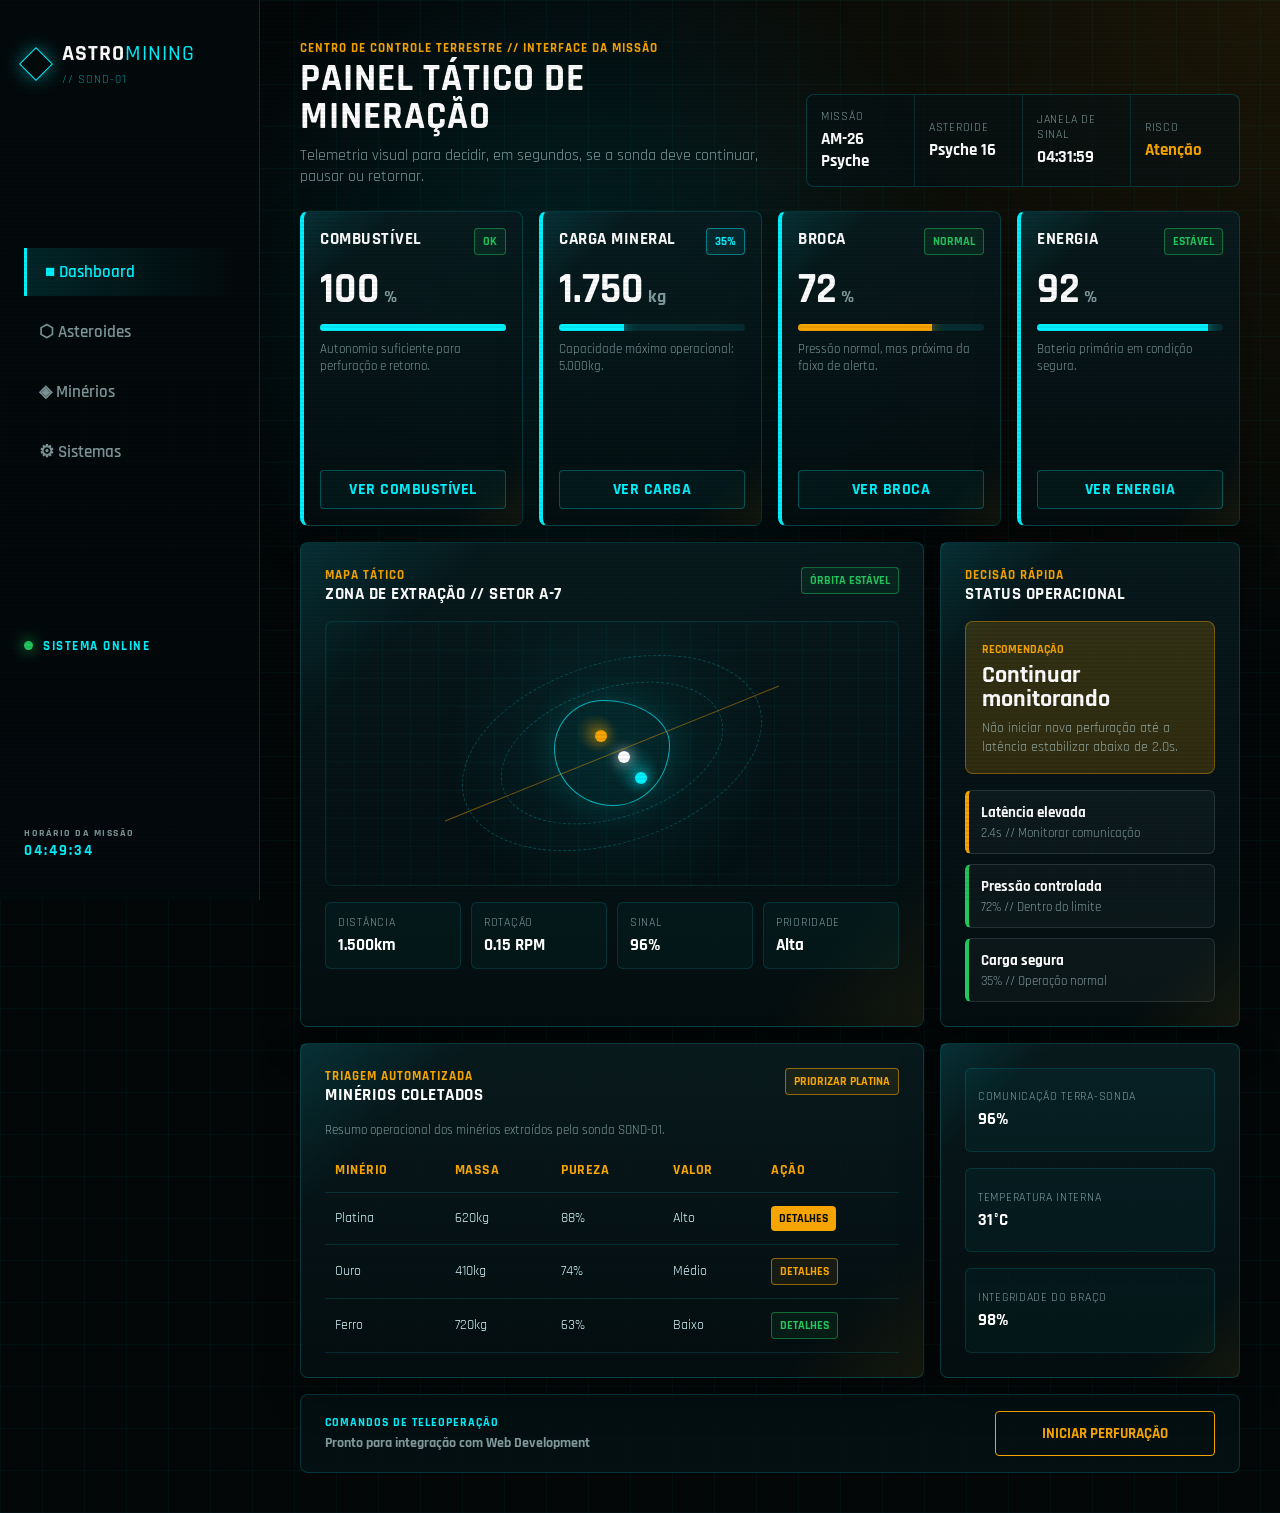
==== commit 521ec745: "WD: adiciona interatividade em JavaScript - DOM/Eventos: simulacao de perfuracao, selecao de alvo, o" ====
--- a/index.html
+++ b/index.html
@@ -5,6 +5,7 @@
     <meta name="viewport" content="width=device-width, initial-scale=1.0">
     <title>AstroMining OS - Interface da Missão</title>
     <link rel="stylesheet" href="css/style.css">
+    <link rel="stylesheet" href="css/interactive.css">
 </head>
 <body>
     <div class="scanlines" aria-hidden="true"></div>
@@ -265,5 +266,9 @@
             </footer>
         </main>
     </div>
+
+    <!-- Web Development (WD): scripts de interatividade -->
+    <script src="js/ui.js"></script>
+    <script src="js/dashboard.js"></script>
 </body>
 </html>
--- a/css/interactive.css
+++ b/css/interactive.css
@@ -0,0 +1,153 @@
+/* ============================================================
+   interactive.css — Estados visuais controlados via JavaScript
+   Disciplina: Web Development (WD) — AstroMining OS
+   (Carregado DEPOIS de style.css, então pode sobrescrever quando preciso)
+   ============================================================ */
+
+/* ---------- Notificações (toasts) ---------- */
+.toast-layer {
+    position: fixed;
+    top: 18px;
+    right: 18px;
+    z-index: 9999;
+    display: flex;
+    flex-direction: column;
+    gap: 10px;
+    max-width: 330px;
+}
+
+.toast {
+    padding: 12px 14px;
+    border-radius: 8px;
+    font-family: var(--font);
+    font-size: 14px;
+    font-weight: 600;
+    color: var(--text);
+    background: var(--panel-strong);
+    border: 1px solid var(--border);
+    border-left: 4px solid var(--cyan);
+    box-shadow: 0 12px 30px rgba(0, 0, 0, 0.45);
+    animation: toastIn 0.25s ease;
+}
+
+.toast-info    { border-left-color: var(--cyan); }
+.toast-success { border-left-color: var(--green); }
+.toast-warning { border-left-color: var(--gold); }
+.toast-danger  { border-left-color: var(--red); }
+
+.toast-out {
+    opacity: 0;
+    transform: translateX(20px);
+    transition: 0.3s ease;
+}
+
+@keyframes toastIn {
+    from { opacity: 0; transform: translateX(20px); }
+    to   { opacity: 1; transform: none; }
+}
+
+/* ---------- Estado de perigo (cartões, selos e medidores) ---------- */
+.metric-card.danger,
+.system-card.danger {
+    border-left: 4px solid var(--red);
+}
+
+.state-badge.danger,
+.status-pill.danger {
+    color: var(--red);
+    border: 1px solid rgba(239, 68, 68, 0.55);
+    background: rgba(239, 68, 68, 0.10);
+}
+
+.meter.danger .meter-fill {
+    background: var(--red);
+    box-shadow: 0 0 14px var(--red);
+}
+
+/* ---------- Recomendação (decision-callout) muda de cor por estado ---------- */
+.decision-callout.state-safe {
+    border-color: rgba(34, 197, 94, 0.45);
+    background: rgba(34, 197, 94, 0.10);
+}
+.decision-callout.state-attention {
+    border-color: var(--border-gold);
+    background: var(--gold-soft);
+}
+.decision-callout.state-danger {
+    border-color: rgba(239, 68, 68, 0.50);
+    background: rgba(239, 68, 68, 0.12);
+}
+.decision-callout.state-safe span   { color: var(--green); }
+.decision-callout.state-danger span { color: var(--red); }
+
+/* ---------- Piscar para chamar atenção em alertas críticos ---------- */
+.blink { animation: blink 1s steps(2, start) infinite; }
+@keyframes blink { 50% { opacity: 0.45; } }
+
+/* ---------- Destaque de linha de tabela selecionada ---------- */
+.row-highlight { background: rgba(245, 164, 0, 0.12); }
+
+/* ---------- Relógio de missão injetado na barra lateral ---------- */
+.mission-clock {
+    margin-top: 12px;
+    color: var(--cyan);
+    font-size: 15px;
+    font-weight: 700;
+    letter-spacing: 2px;
+}
+.mission-clock span {
+    display: block;
+    color: var(--muted);
+    font-size: 10px;
+    letter-spacing: 1.5px;
+    margin-bottom: 2px;
+}
+
+/* ---------- Controles injetados via JS (ex.: simular falha) ---------- */
+.js-controls {
+    display: flex;
+    flex-wrap: wrap;
+    gap: 10px;
+    margin: 0 0 var(--space-md);
+}
+.js-controls button {
+    font-family: var(--font);
+    font-weight: 700;
+    text-transform: uppercase;
+    letter-spacing: 0.5px;
+    font-size: 13px;
+    padding: 10px 14px;
+    border-radius: 4px;
+    cursor: pointer;
+    border: 1px solid var(--cyan);
+    background: rgba(0, 242, 254, 0.06);
+    color: var(--cyan);
+    transition: 0.2s ease;
+}
+.js-controls button:hover { background: rgba(0, 242, 254, 0.14); }
+.js-controls button.danger {
+    border-color: var(--red);
+    color: var(--red);
+    background: rgba(239, 68, 68, 0.08);
+}
+.js-controls button.danger:hover { background: rgba(239, 68, 68, 0.16); }
+
+/* ---------- Campo de filtro injetado via JS ---------- */
+.js-filter { margin: 0 0 var(--space-md); }
+.js-filter input {
+    width: 100%;
+    max-width: 340px;
+    padding: 10px 12px;
+    border-radius: 6px;
+    border: 1px solid var(--border);
+    background: rgba(0, 242, 254, 0.04);
+    color: var(--text);
+    font-family: var(--font);
+    font-size: 14px;
+}
+.js-filter input::placeholder { color: var(--muted); }
+
+/* Acessibilidade: respeita quem prefere menos animação */
+@media (prefers-reduced-motion: reduce) {
+    .blink, .toast { animation: none; }
+}
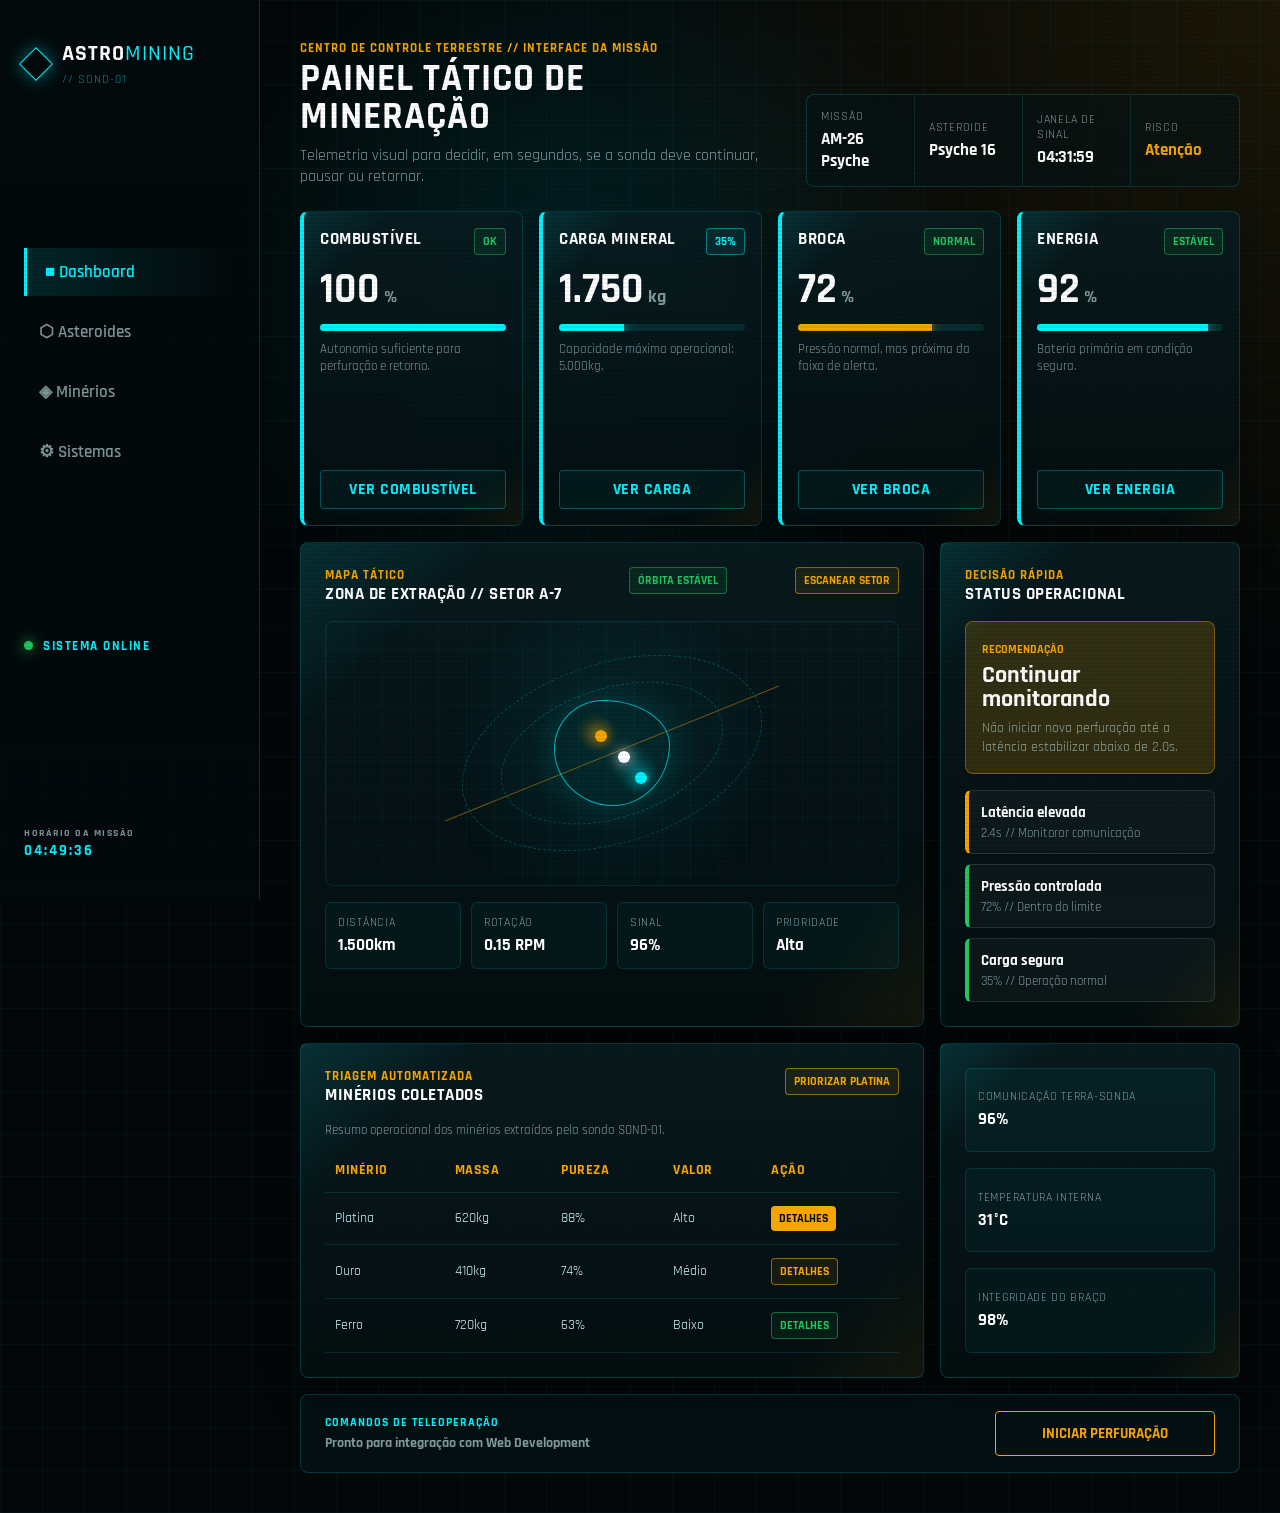
==== commit b216ecf6: "WD: interatividade avancada com graficos (Chart.js) e drawer lateral - Chart.js vendorizado em js/ve" ====
--- a/index.html
+++ b/index.html
@@ -268,7 +268,10 @@
     </div>
 
     <!-- Web Development (WD): scripts de interatividade -->
+    <script src="js/vendor/chart.umd.min.js"></script>
+    <script src="js/charts.js"></script>
     <script src="js/ui.js"></script>
+    <script src="js/drawer.js"></script>
     <script src="js/dashboard.js"></script>
 </body>
 </html>
--- a/css/interactive.css
+++ b/css/interactive.css
@@ -151,3 +151,126 @@
 @media (prefers-reduced-motion: reduce) {
     .blink, .toast { animation: none; }
 }
+
+/* ============================================================
+   Drawer lateral + gráficos (Chart.js)
+   ============================================================ */
+
+/* fundo escurecido atrás do painel */
+.drawer-backdrop {
+    position: fixed;
+    inset: 0;
+    background: rgba(2, 8, 10, 0.55);
+    opacity: 0;
+    visibility: hidden;
+    transition: 0.25s ease;
+    z-index: 9990;
+}
+.drawer-backdrop.show { opacity: 1; visibility: visible; }
+
+/* painel que desliza da direita */
+.drawer {
+    position: fixed;
+    top: 0;
+    right: 0;
+    height: 100vh;
+    width: min(460px, 92vw);
+    transform: translateX(100%);
+    transition: transform 0.28s ease;
+    z-index: 9991;
+    background: linear-gradient(180deg, rgba(7, 24, 28, 0.98), rgba(4, 14, 16, 0.98));
+    border-left: 1px solid var(--border);
+    box-shadow: -20px 0 50px rgba(0, 0, 0, 0.5);
+    display: flex;
+    flex-direction: column;
+}
+.drawer.show { transform: none; }
+
+.drawer-head {
+    display: flex;
+    align-items: center;
+    justify-content: space-between;
+    gap: var(--space-md);
+    padding: var(--space-lg);
+    border-bottom: 1px solid var(--border);
+}
+.drawer-title {
+    font-family: var(--font);
+    color: #fff;
+    font-size: 20px;
+    text-transform: uppercase;
+    letter-spacing: 1px;
+}
+.drawer-close {
+    flex: none;
+    width: 34px;
+    height: 34px;
+    border-radius: 4px;
+    border: 1px solid var(--border);
+    background: transparent;
+    color: var(--cyan);
+    font-size: 16px;
+    cursor: pointer;
+}
+.drawer-close:hover { background: rgba(0, 242, 254, 0.1); }
+
+.drawer-body {
+    padding: var(--space-lg);
+    overflow-y: auto;
+}
+.drawer-body h3 {
+    color: var(--cyan);
+    font-size: 14px;
+    text-transform: uppercase;
+    letter-spacing: 0.5px;
+    margin: 16px 0 8px;
+}
+.drawer-body p { color: var(--muted); font-size: 14px; line-height: 1.4; }
+
+/* área onde o gráfico é desenhado */
+.chart-wrap {
+    position: relative;
+    height: 260px;
+    margin: 6px 0 16px;
+}
+.panel-chart {
+    position: relative;
+    height: 240px;
+    margin-top: var(--space-md);
+}
+
+/* lista de chave/valor dentro do drawer */
+.kv-list { list-style: none; display: grid; gap: 10px; margin-top: 6px; }
+.kv-list li {
+    display: flex;
+    justify-content: space-between;
+    gap: 16px;
+    border-bottom: 1px solid var(--border);
+    padding-bottom: 8px;
+}
+.kv-list li span { color: var(--muted); }
+.kv-list li strong { color: #fff; }
+
+/* pinos do mapa: transição para o efeito de escaneamento */
+.mineral-pin { transition: transform 0.2s ease, opacity 0.35s ease; }
+.pin-hidden { opacity: 0; transform: scale(0); pointer-events: none; }
+
+/* marcador de alvo de perfuração colocado ao clicar no mapa */
+.map-target {
+    position: absolute;
+    width: 14px;
+    height: 14px;
+    margin: -7px 0 0 -7px;
+    border: 2px solid var(--gold);
+    border-radius: 50%;
+    box-shadow: 0 0 12px var(--gold);
+    pointer-events: none;
+}
+.map-target::after {
+    content: "";
+    position: absolute;
+    inset: -6px;
+    border: 1px solid rgba(245, 164, 0, 0.4);
+    border-radius: 50%;
+}
+.map-stage { cursor: crosshair; }
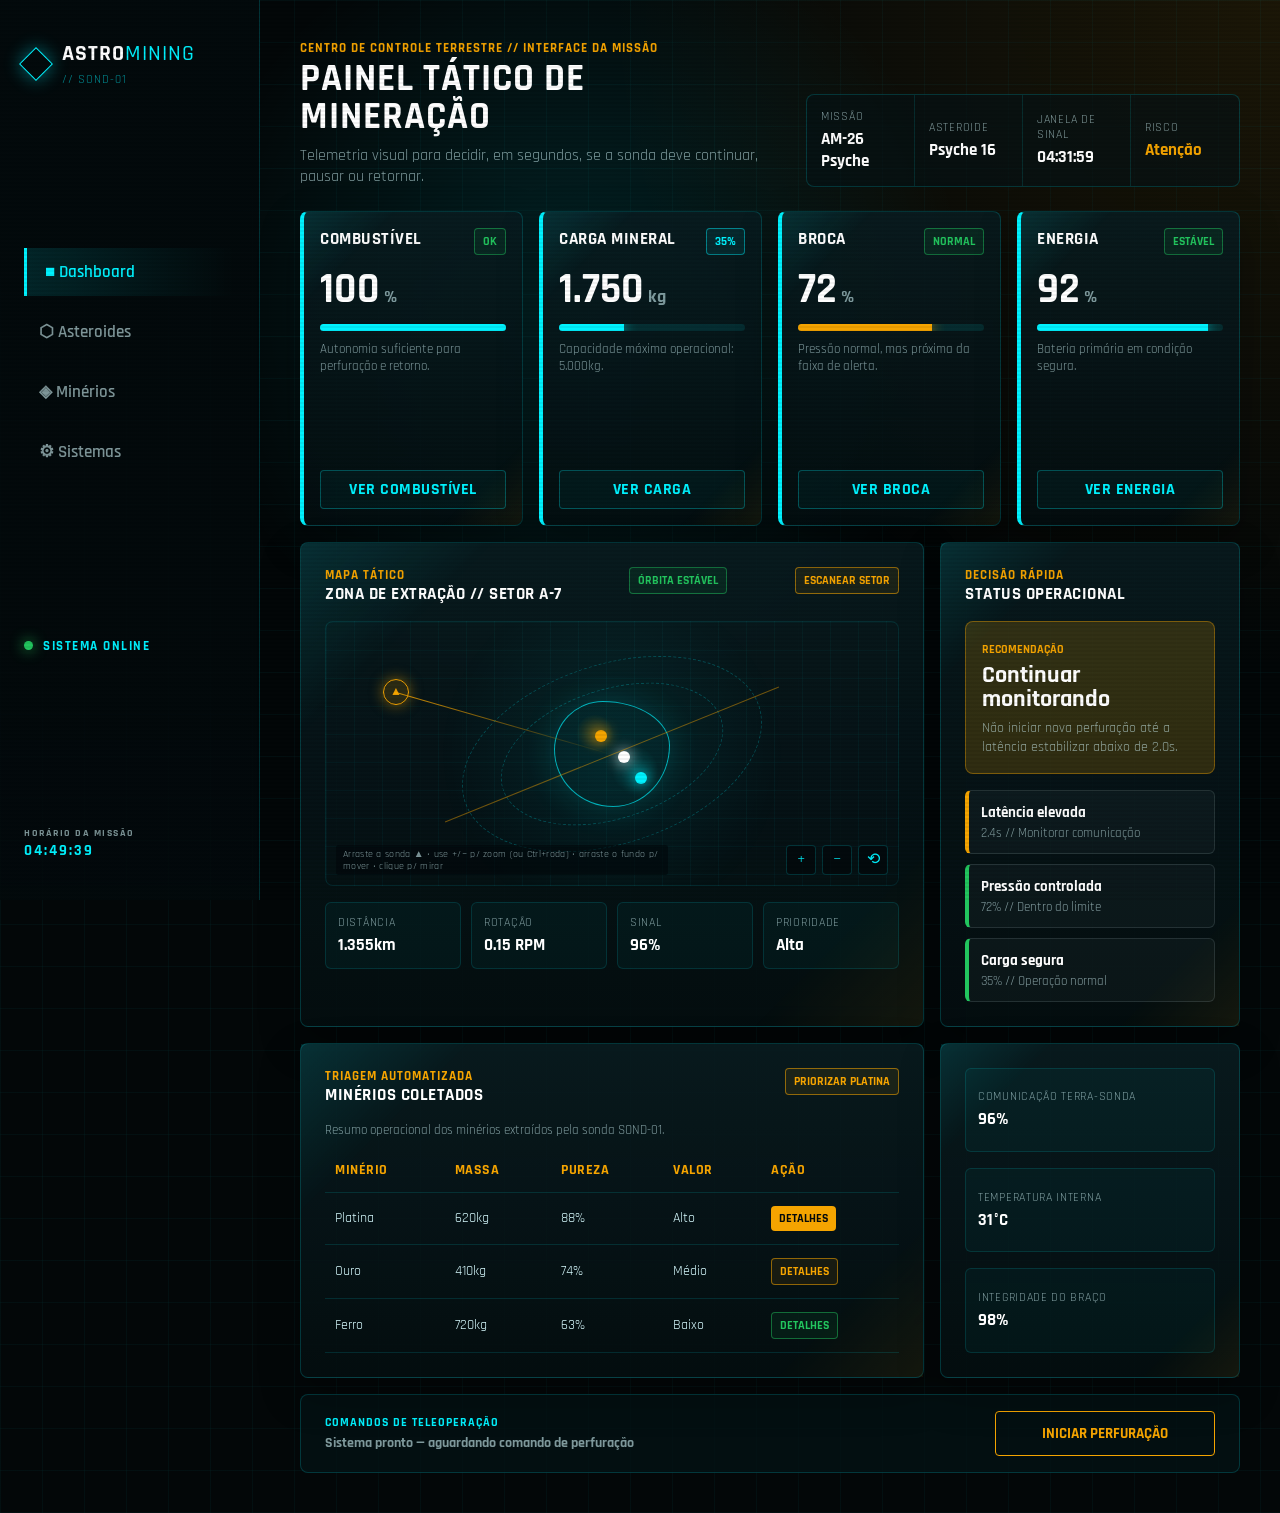
==== commit dd143182: "WD: troca texto-marcador do rodape por status operacional dinamico" ====
--- a/index.html
+++ b/index.html
@@ -258,7 +258,7 @@
             <footer class="command-footer">
                 <div>
                     <span>Comandos de teleoperação</span>
-                    <strong>Pronto para integração com Web Development</strong>
+                    <strong id="command-status">Sistema pronto — aguardando comando de perfuração</strong>
                 </div>
                 <button id="startMiningButton" class="btn-command" type="button" data-action="start-mining" aria-label="Iniciar perfuração remota no solo do asteroide">
                     Iniciar Perfuração
--- a/css/interactive.css
+++ b/css/interactive.css
@@ -274,3 +274,95 @@
     border-radius: 50%;
 }
 .map-stage { cursor: crosshair; }
+
+/* ---------- Mapa tático interativo (pan / zoom / sonda / retículo) ---------- */
+/* a "cena" agrupa asteroide+órbitas+pinos para mover/dar zoom juntos */
+.map-scene {
+    position: absolute;
+    inset: 0;
+    transform-origin: center center;
+    will-change: transform;
+}
+
+/* retículo que segue o mouse */
+.map-reticle {
+    position: absolute;
+    width: 0; height: 0;
+    pointer-events: none;
+    opacity: 0;
+    transition: opacity 0.12s ease;
+    z-index: 6;
+}
+.map-reticle.show { opacity: 1; }
+.map-reticle-h {
+    position: absolute; top: 0; left: -2000px;
+    width: 4000px; height: 1px;
+    background: rgba(0, 242, 254, 0.35);
+}
+.map-reticle-v {
+    position: absolute; left: 0; top: -2000px;
+    width: 1px; height: 4000px;
+    background: rgba(0, 242, 254, 0.35);
+}
+.map-reticle-label {
+    position: absolute; left: 10px; top: 10px;
+    white-space: nowrap;
+    font-size: 11px; font-weight: 700; letter-spacing: 0.5px;
+    color: var(--cyan);
+    background: rgba(3, 8, 10, 0.7);
+    padding: 2px 6px; border-radius: 3px;
+}
+
+/* sonda arrastável + linha (tether) até o núcleo do asteroide */
+.map-probe {
+    position: absolute;
+    z-index: 7;
+    width: 26px; height: 26px;
+    margin: -13px 0 0 -13px;
+    border-radius: 50%;
+    border: 1px solid var(--gold);
+    background: rgba(245, 164, 0, 0.16);
+    color: var(--gold);
+    font-size: 12px;
+    cursor: grab;
+    box-shadow: 0 0 14px rgba(245, 164, 0, 0.5);
+    display: flex; align-items: center; justify-content: center;
+}
+.map-probe:hover { background: rgba(245, 164, 0, 0.30); }
+.map-probe.dragging { cursor: grabbing; transform: scale(1.1); }
+.probe-tether {
+    position: absolute;
+    height: 1px;
+    background: linear-gradient(90deg, rgba(245, 164, 0, 0.85), transparent);
+    transform-origin: left center;
+    z-index: 6;
+    pointer-events: none;
+}
+
+/* controles de zoom no canto do mapa */
+.map-zoom {
+    position: absolute; right: 10px; bottom: 10px;
+    display: flex; gap: 6px; z-index: 8;
+}
+.map-zoom button {
+    width: 30px; height: 30px;
+    border-radius: 4px;
+    border: 1px solid var(--border);
+    background: rgba(3, 8, 10, 0.7);
+    color: var(--cyan);
+    font-size: 16px; line-height: 1;
+    cursor: pointer;
+}
+.map-zoom button:hover { background: rgba(0, 242, 254, 0.15); }
+
+/* dica de uso */
+.map-hint {
+    position: absolute; left: 10px; bottom: 10px;
+    z-index: 5;
+    font-size: 10px; letter-spacing: 0.3px;
+    color: var(--muted);
+    background: rgba(3, 8, 10, 0.6);
+    padding: 3px 7px; border-radius: 3px;
+    pointer-events: none;
+    max-width: 58%;
+}
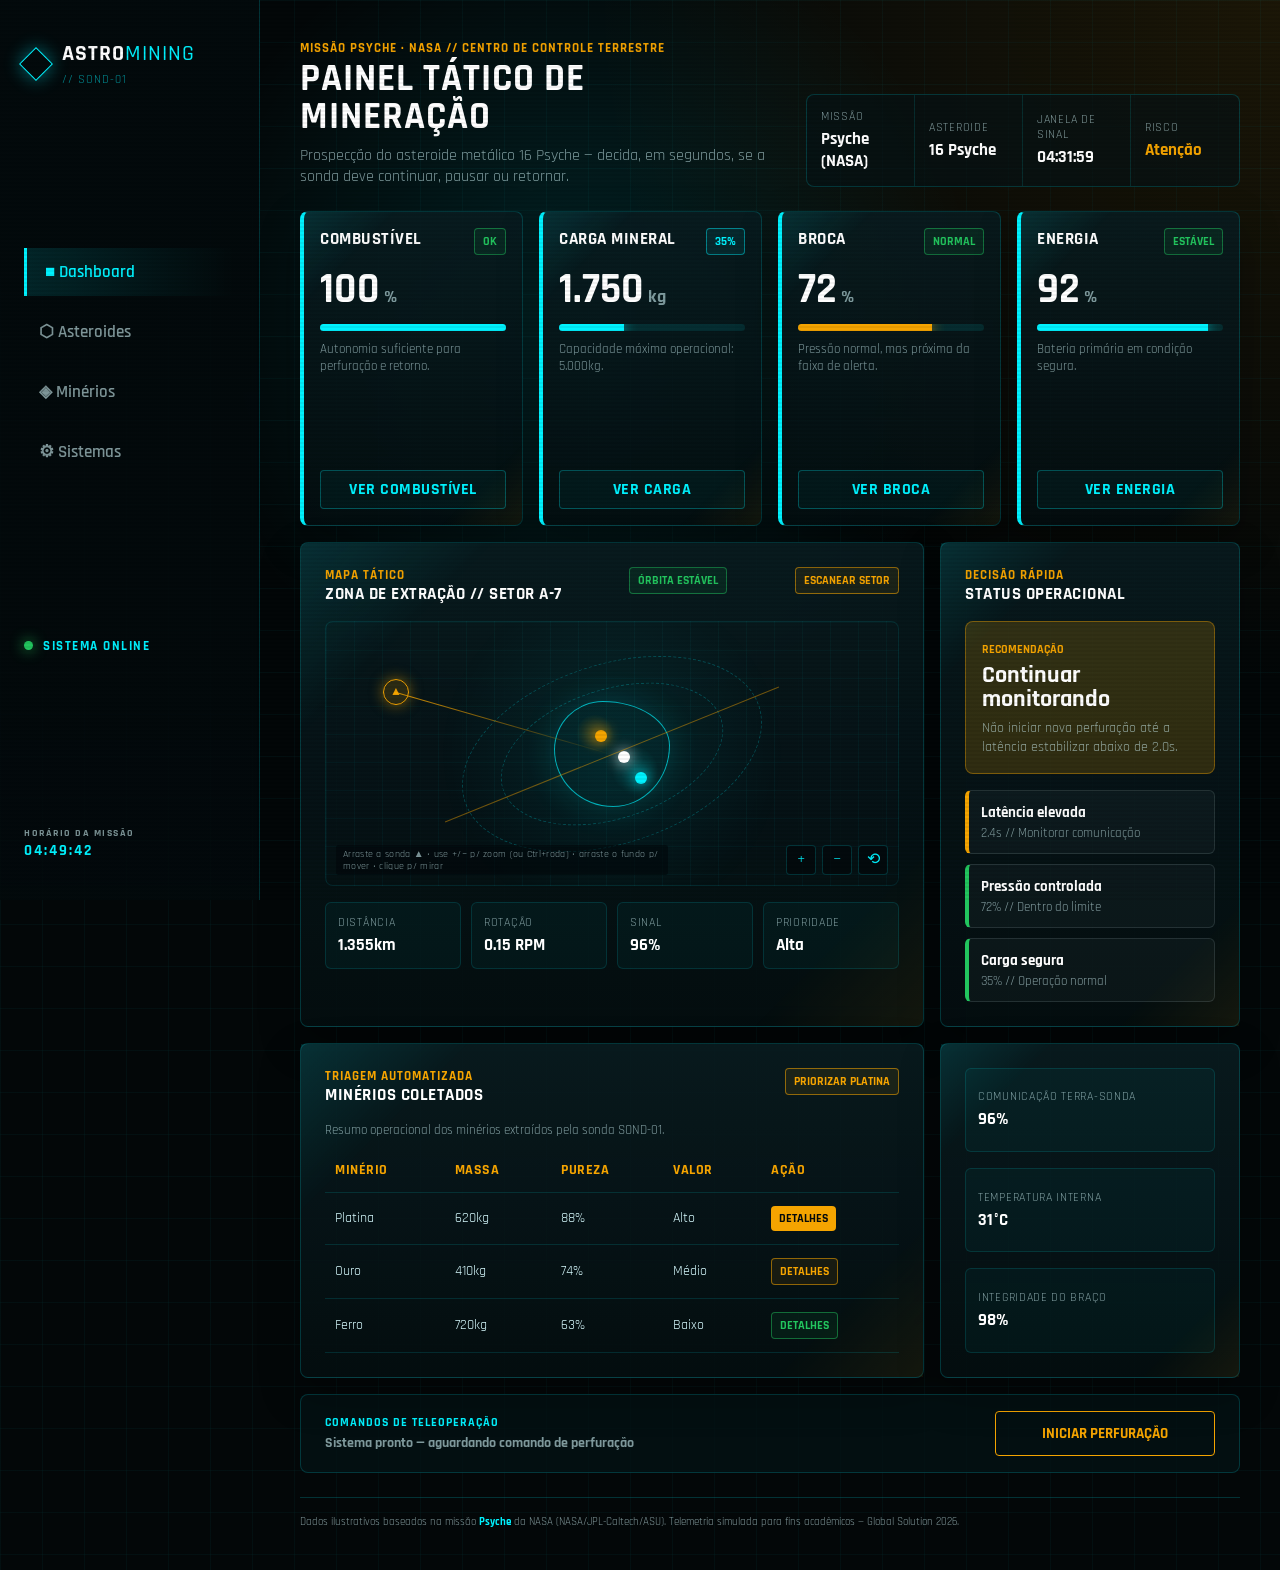
==== commit a324d0f4: "Melhora hierarquia visual do briefing (imagem banner + cronograma horizontal)" ====
--- a/index.html
+++ b/index.html
@@ -36,19 +36,19 @@
         <main class="main-panel">
             <header class="mission-header">
                 <div>
-                    <p class="eyebrow">Centro de Controle Terrestre // Interface da Missão</p>
+                    <p class="eyebrow">Missão Psyche · NASA // Centro de Controle Terrestre</p>
                     <h1>Painel Tático de Mineração</h1>
-                    <p class="subtitle">Telemetria visual para decidir, em segundos, se a sonda deve continuar, pausar ou retornar.</p>
+                    <p class="subtitle">Prospecção do asteroide metálico 16 Psyche — decida, em segundos, se a sonda deve continuar, pausar ou retornar.</p>
                 </div>
 
                 <section class="mission-strip" aria-label="Resumo da missão">
                     <button type="button" data-action="view-mission">
                         <span>Missão</span>
-                        <strong>AM-26 Psyche</strong>
+                        <strong>Psyche (NASA)</strong>
                     </button>
                     <button type="button" data-action="view-asteroid">
                         <span>Asteroide</span>
-                        <strong>Psyche 16</strong>
+                        <strong>16 Psyche</strong>
                     </button>
                     <button type="button" data-action="view-signal-window">
                         <span>Janela de Sinal</span>
--- a/css/interactive.css
+++ b/css/interactive.css
@@ -366,3 +366,81 @@
     pointer-events: none;
     max-width: 58%;
 }
+
+/* ============================================================
+   Briefing da missão (Psyche) + créditos NASA
+   ============================================================ */
+.briefing-grid {
+    display: grid;
+    grid-template-columns: 1.1fr 0.9fr;
+    gap: var(--space-lg);
+    margin-top: var(--space-md);
+    align-items: center;
+}
+.briefing-figure { margin: 0; }
+.briefing-figure img {
+    width: 100%;
+    height: 230px;
+    object-fit: cover;       /* vira um banner de altura fixa, sem dominar */
+    display: block;
+    border-radius: 8px;
+    border: 1px solid var(--border);
+}
+.briefing-figure figcaption {
+    margin-top: 8px;
+    color: var(--muted);
+    font-size: 12px;
+}
+.briefing-sub {
+    color: var(--cyan);
+    font-size: 13px;
+    text-transform: uppercase;
+    letter-spacing: 1px;
+    margin: var(--space-lg) 0 var(--space-md);
+    padding-bottom: 8px;
+    border-bottom: 1px solid var(--border);
+}
+/* cronograma como 3 etapas horizontais */
+.timeline {
+    list-style: none;
+    display: grid;
+    grid-template-columns: repeat(3, 1fr);
+    gap: var(--space-md);
+}
+.timeline li {
+    position: relative;
+    border-top: 2px solid var(--border);
+    padding-top: 14px;
+}
+.timeline li::before {
+    content: "";
+    position: absolute; left: 0; top: -6px;
+    width: 10px; height: 10px; border-radius: 50%;
+    background: var(--cyan); box-shadow: 0 0 10px var(--cyan);
+}
+.timeline span { color: var(--gold); font-size: 12px; font-weight: 700; letter-spacing: 0.5px; }
+.timeline strong { display: block; color: #fff; margin-top: 4px; font-size: 15px; }
+.timeline p { color: var(--muted); font-size: 13px; margin-top: 4px; line-height: 1.4; }
+
+/* rodapé de créditos / aviso de simulação (injetado em todas as telas) */
+.mission-credits {
+    margin-top: var(--space-lg);
+    padding-top: var(--space-md);
+    border-top: 1px solid var(--border);
+    color: var(--muted);
+    font-size: 11px;
+    line-height: 1.5;
+}
+.mission-credits strong { color: var(--cyan); }
+
+@media (max-width: 820px) {
+    .briefing-grid { grid-template-columns: 1fr; }
+    .timeline { grid-template-columns: 1fr; }
+    .timeline li {
+        border-top: none;
+        border-left: 2px solid var(--border);
+        padding-top: 0;
+        padding-left: 18px;
+    }
+    .timeline li::before { left: -6px; top: 2px; }
+}
